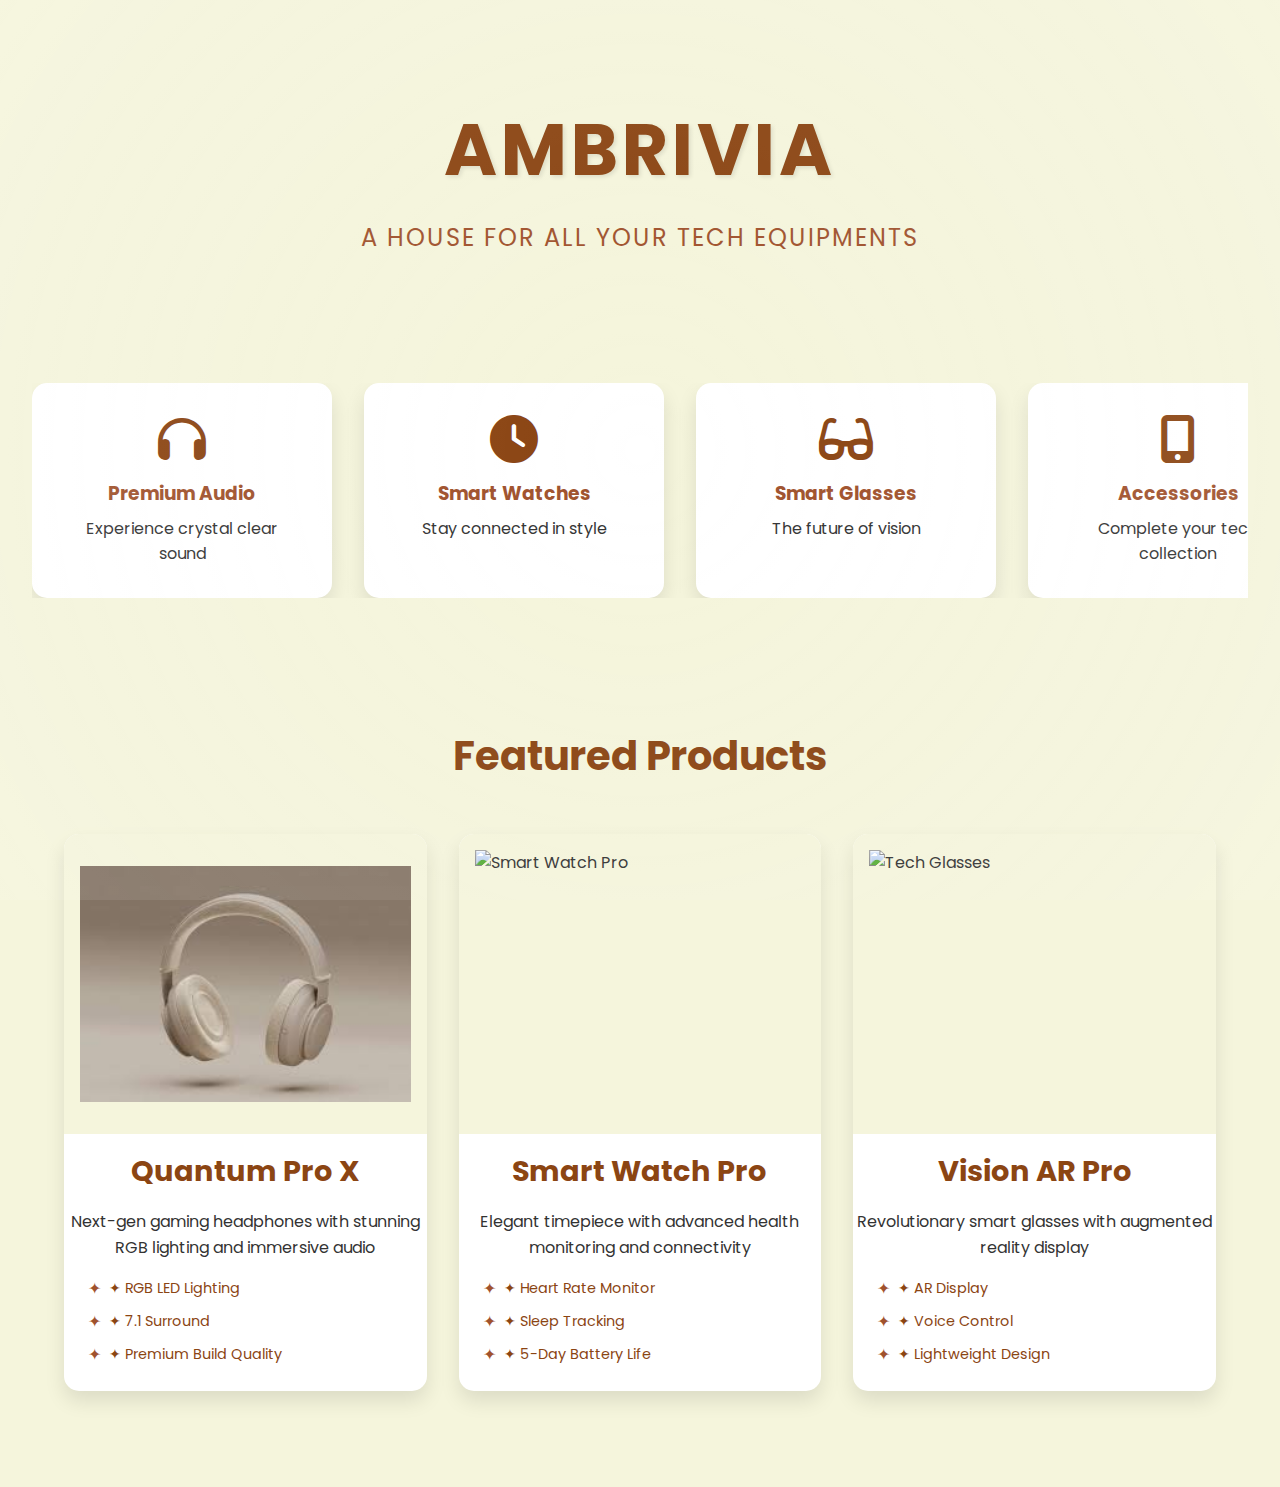
==== index.html @ 8a94f96a "changed file name" ====
<!DOCTYPE html>
<html lang="en">
<head>
    <meta charset="UTF-8">
    <meta name="viewport" content="width=device-width, initial-scale=1.0">
    <title>AMBRIVIA - Tech With Style</title>
    <link rel="stylesheet" href="home.css">
    <link rel="stylesheet" href="https://cdnjs.cloudflare.com/ajax/libs/font-awesome/6.0.0/css/all.min.css">
    <link href="https://fonts.googleapis.com/css2?family=Poppins:wght@300;400;500;600;700&display=swap" rel="stylesheet">
</head>
<body>
    <div class="gradient-overlay"></div>
    <div class="hero">
        <div class="welcome-text">
            <h1 class="title">AMBRIVIA</h1>
            <p class="subtitle">A HOUSE FOR ALL YOUR TECH EQUIPMENTS</p>
        </div>
        
        <div class="tech-carousel">
            <div class="carousel-container">
                <div class="carousel-item">
                    <i class="fas fa-headphones"></i>
                    <h3>Premium Audio</h3>
                    <p>Experience crystal clear sound</p>
                </div>
                <div class="carousel-item">
                    <i class="fas fa-clock"></i>
                    <h3>Smart Watches</h3>
                    <p>Stay connected in style</p>
                </div>
                <div class="carousel-item">
                    <i class="fas fa-glasses"></i>
                    <h3>Smart Glasses</h3>
                    <p>The future of vision</p>
                </div>
                <div class="carousel-item">
                    <i class="fas fa-mobile-alt"></i>
                    <h3>Accessories</h3>
                    <p>Complete your tech collection</p>
                </div>
            </div>
        </div>

        <div class="featured-products">
            <h2>Featured Products</h2>
            <div class="product-grid">
                <div class="product-card">
                    <div class="product-image">
                        <img src="[data-uri]" alt="Premium Gaming Headphones with RGB Lighting">
                    </div>
                    <h3>Quantum Pro X</h3>
                    <p>Next-gen gaming headphones with stunning RGB lighting and immersive audio</p>
                    <div class="product-features">
                        <span>✦ RGB LED Lighting</span>
                        <span>✦ 7.1 Surround</span>
                        <span>✦ Premium Build Quality</span>
                    </div>
                </div>
                <div class="product-card">
                    <div class="product-image">
                        <img src="https://images.pexels.com/photos/437037/pexels-photo-437037.jpeg?auto=compress&cs=tinysrgb&w=1260&h=750&dpr=1" alt="Smart Watch Pro">
                    </div>
                    <h3>Smart Watch Pro</h3>
                    <p>Elegant timepiece with advanced health monitoring and connectivity</p>
                    <div class="product-features">
                        <span>✦ Heart Rate Monitor</span>
                        <span>✦ Sleep Tracking</span>
                        <span>✦ 5-Day Battery Life</span>
                    </div>
                </div>
                <div class="product-card">
                    <div class="product-image">
                        <img src="https://images.pexels.com/photos/701877/pexels-photo-701877.jpeg?auto=compress&cs=tinysrgb&w=1260&h=750&dpr=1" alt="Tech Glasses">
                    </div>
                    <h3>Vision AR Pro</h3>
                    <p>Revolutionary smart glasses with augmented reality display</p>
                    <div class="product-features">
                        <span>✦ AR Display</span>
                        <span>✦ Voice Control</span>
                        <span>✦ Lightweight Design</span>
                    </div>
                </div>
            </div>
        </div>
    </div>

    <script src="script.js"></script>
</body>
</html>
---- home.css ----
/* Add this to your home.css */
body {
    margin: 0;
    padding: 0;
    animation: backgroundChange 15s ease-in-out infinite;
    min-height: 100vh;
}

@keyframes backgroundChange {
    0% {
        background-color: #F5F5DC; /* Beige */
    }
    33% {
        background-color: #FFFFFF; /* White */
    }
    66% {
        background-color: #D2B48C; /* Light Brown */
    }
    100% {
        background-color: #F5F5DC; /* Back to Beige */
    }
}

/* Add this if you want a gradient effect */
.gradient-overlay {
    position: fixed;
    top: 0;
    left: 0;
    width: 100%;
    height: 100%;
    background: radial-gradient(
        circle at center,
        transparent 0%,
        rgba(255, 255, 255, 0.1) 100%
    );
    pointer-events: none;
    z-index: 1;
}







:root {
    --primary-color: #8B4513;
    --secondary-color: #F5F5DC;
    --accent-color: #A0522D;
    --text-color: #333;
    --white: #ffffff;
}

* {
    margin: 0;
    padding: 0;
    box-sizing: border-box;
}

body {
    font-family: 'Poppins', sans-serif;
    background: var(--secondary-color);
    color: var(--text-color);
    overflow-x: hidden;
}

.hero {
    min-height: 100vh;
    padding: 2rem;
}

.welcome-text {
    text-align: center;
    padding: 4rem 0;
    animation: fadeInUp 1.5s ease-out;
}

.title {
    font-size: 4.5rem;
    color: var(--primary-color);
    margin-bottom: 1rem;
    letter-spacing: 4px;
    text-shadow: 2px 2px 4px rgba(0, 0, 0, 0.1);
}

.subtitle {
    font-size: 1.5rem;
    color: var(--accent-color);
    letter-spacing: 2px;
}

.tech-carousel {
    margin: 4rem 0;
    overflow: hidden;
}

.carousel-container {
    display: flex;
    animation: slideShow 20s linear infinite;
    gap: 2rem;
}

.carousel-item {
    flex: 0 0 300px;
    padding: 2rem;
    background: var(--white);
    border-radius: 15px;
    text-align: center;
    box-shadow: 0 10px 20px rgba(0, 0, 0, 0.1);
    transform: translateY(0);
    transition: transform 0.3s ease;
}

.carousel-item:hover {
    transform: translateY(-10px);
}

.carousel-item i {
    font-size: 3rem;
    color: var(--primary-color);
    margin-bottom: 1rem;
}

.carousel-item h3 {
    color: var(--accent-color);
    margin-bottom: 0.5rem;
}

.featured-products {
    padding: 4rem 0;
    animation: fadeIn 1s ease-out;
}

.featured-products h2 {
    text-align: center;
    font-size: 2.5rem;
    color: var(--primary-color);
    margin-bottom: 3rem;
}

.product-grid {
    display: grid;
    grid-template-columns: repeat(auto-fit, minmax(300px, 1fr));
    gap: 2rem;
    padding: 0 2rem;
}

.product-card {
    background: var(--white);
    border-radius: 15px;
    overflow: hidden;
    box-shadow: 0 10px 20px rgba(0, 0, 0, 0.1);
    transition: transform 0.3s ease;
}

.product-card:hover {
    transform: translateY(-10px);
}

.product-image {
    height: 300px;
    overflow: hidden;
    position: relative;
    background: var(--secondary-color);
    display: flex;
    align-items: center;
    justify-content: center;
}

.product-image img {
    width: 100%;
    height: 100%;
    object-fit: contain;
    transition: transform 0.3s ease;
    padding: 1rem;
}

.image-attribution {
    position: absolute;
    bottom: 0;
    right: 0;
    background: rgba(0, 0, 0, 0.7);
    color: white;
    padding: 4px 8px;
    font-size: 0.8rem;
    border-top-left-radius: 8px;
}

.image-attribution a {
    color: white;
    text-decoration: none;
    transition: color 0.3s ease;
}

.image-attribution a:hover {
    color: var(--secondary-color);
}

.product-card:hover .product-image img {
    transform: scale(1.05);
}

.product-card h3 {
    color: var(--primary-color);
    font-size: 1.8rem;
    margin-top: 1rem;
    text-align: center;
}

.product-card p {
    text-align: center;
    line-height: 1.6;
    margin: 1rem 0;
}

.product-features {
    padding: 0 1.5rem 1.5rem;
    display: flex;
    flex-direction: column;
    gap: 0.5rem;
}

.product-features span {
    color: var(--primary-color);
    font-size: 0.9rem;
    display: flex;
    align-items: center;
    gap: 0.5rem;
}

.product-features span:before {
    content: '✦';
    color: var(--accent-color);
    font-size: 1.1em;
}

/* Navigation Styles */
.navbar {
    position: fixed;
    top: 0;
    left: 0;
    width: 100%;
    background: rgba(255, 255, 255, 0.95);
    padding: 1rem 2rem;
    display: flex;
    justify-content: space-between;
    align-items: center;
    box-shadow: 0 2px 5px rgba(0, 0, 0, 0.1);
    z-index: 1000;
}

.nav-brand a {
    font-size: 1.5rem;
    font-weight: 700;
    color: #333;
    text-decoration: none;
}

.nav-links {
    display: flex;
    gap: 2rem;
    align-items: center;
}

.nav-links a {
    color: #333;
    text-decoration: none;
    font-weight: 500;
    transition: color 0.3s ease;
}

.nav-links a:hover {
    color: #007bff;
}

/* Newsletter Section */
.newsletter {
    background: #f8f9fa;
    padding: 4rem 2rem;
    text-align: center;
}

.newsletter-content {
    max-width: 600px;
    margin: 0 auto;
}

.newsletter h2 {
    margin-bottom: 1rem;
}

.newsletter form {
    display: flex;
    gap: 1rem;
    margin-top: 2rem;
}

.newsletter input {
    flex: 1;
    padding: 0.8rem;
    border: 1px solid #ddd;
    border-radius: 4px;
}

.newsletter button {
    padding: 0.8rem 2rem;
    background: #007bff;
    color: white;
    border: none;
    border-radius: 4px;
    cursor: pointer;
    transition: background 0.3s ease;
}

.newsletter button:hover {
    background: #0056b3;
}

/* Footer Styles */
.footer {
    background: #333;
    color: white;
    padding: 4rem 2rem 1rem;
}

.footer-content {
    display: grid;
    grid-template-columns: repeat(auto-fit, minmax(250px, 1fr));
    gap: 2rem;
    max-width: 1200px;
    margin: 0 auto;
}

.footer-section h3 {
    margin-bottom: 1.5rem;
    font-size: 1.2rem;
}

.footer-section ul {
    list-style: none;
    padding: 0;
}

.footer-section ul li {
    margin-bottom: 0.8rem;
}

.footer-section a {
    color: #fff;
    text-decoration: none;
    transition: color 0.3s ease;
}

.footer-section a:hover {
    color: #007bff;
}

.social-links {
    display: flex;
    gap: 1rem;
}

.social-links a {
    font-size: 1.5rem;
}

.footer-bottom {
    text-align: center;
    margin-top: 3rem;
    padding-top: 1rem;
    border-top: 1px solid rgba(255, 255, 255, 0.1);
}

/* CTA Buttons */
.cta-buttons {
    margin-top: 2rem;
    display: flex;
    gap: 1rem;
}

.cta-button {
    padding: 1rem 2rem;
    border-radius: 4px;
    text-decoration: none;
    font-weight: 600;
    transition: all 0.3s ease;
}

.cta-button:first-child {
    background: #007bff;
    color: white;
}

.cta-button.secondary {
    background: transparent;
    border: 2px solid #007bff;
    color: #007bff;
}

.cta-button:hover {
    transform: translateY(-2px);
    box-shadow: 0 4px 10px rgba(0, 0, 0, 0.1);
}

@keyframes fadeInUp {
    from {
        opacity: 0;
        transform: translateY(50px);
    }
    to {
        opacity: 1;
        transform: translateY(0);
    }
}

@keyframes fadeIn {
    from {
        opacity: 0;
    }
    to {
        opacity: 1;
    }
}

@keyframes slideShow {
    0% {
        transform: translateX(0);
    }
    100% {
        transform: translateX(-100%);
    }
}

@media (max-width: 768px) {
    .title {
        font-size: 3rem;
    }
    
    .subtitle {
        font-size: 1.2rem;
    }
    
    .product-grid {
        grid-template-columns: 1fr;
    }
}
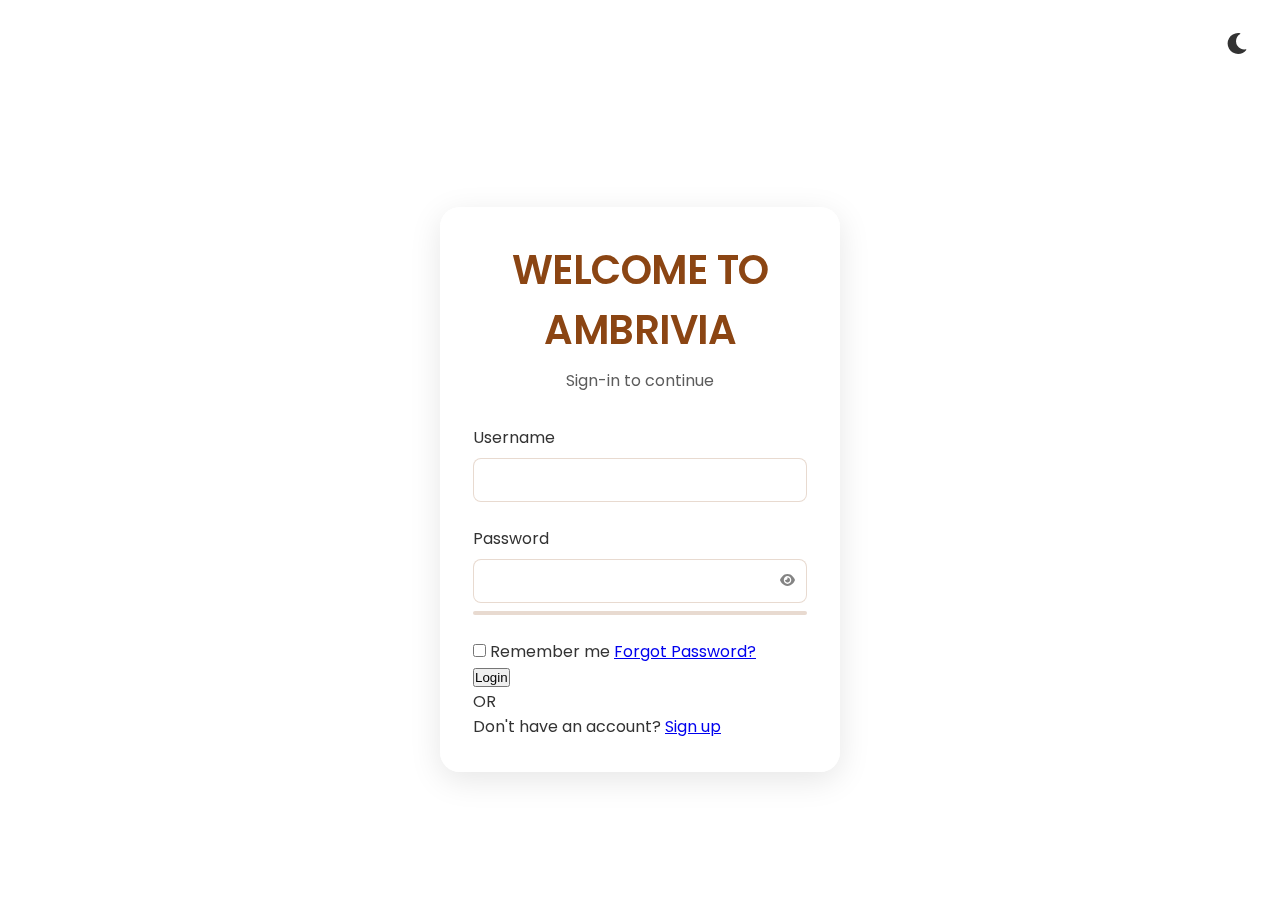
==== commit 20c3be97: "merged all files to 3 main files" ====
--- a/index.html
+++ b/index.html
@@ -4,13 +4,98 @@
     <meta charset="UTF-8">
     <meta name="viewport" content="width=device-width, initial-scale=1.0">
     <title>AMBRIVIA - Tech With Style</title>
-    <link rel="stylesheet" href="home.css">
+    <script src="https://accounts.google.com/gsi/client" async defer></script>
+    <script src="https://cdnjs.cloudflare.com/ajax/libs/three.js/r128/three.min.js"></script>
+    <script src="https://cdn.jsdelivr.net/npm/three@0.128.0/examples/js/loaders/GLTFLoader.js"></script>
+    <link rel="stylesheet" href="index.css">
     <link rel="stylesheet" href="https://cdnjs.cloudflare.com/ajax/libs/font-awesome/6.0.0/css/all.min.css">
     <link href="https://fonts.googleapis.com/css2?family=Poppins:wght@300;400;500;600;700&display=swap" rel="stylesheet">
 </head>
 <body>
-    <div class="gradient-overlay"></div>
-    <div class="hero">
+    <!-- 3D Background Canvas -->
+    <canvas id="bg-canvas"></canvas>
+
+    <!-- Theme Toggle -->
+    <button id="themeToggle" class="theme-toggle">
+        <i class="fas fa-moon"></i>
+    </button>
+
+    <!-- Login Section -->
+    <div class="login-container" id="loginSection">
+        <div class="login-header">
+            <h1>WELCOME TO AMBRIVIA</h1>
+            <p>Sign-in to continue</p>
+        </div>
+
+        <!-- Login Form -->
+        <form id="loginForm" class="login-form" onsubmit="handleLogin(event)">
+            <div class="form-group">
+                <label for="username">Username</label>
+                <div class="input-group">
+                    <input type="text" id="username" name="username" required>
+                </div>
+                <span class="error-message" id="usernameError"></span>
+            </div>
+
+            <div class="form-group">
+                <label for="password">Password</label>
+                <div class="input-group">
+                    <input type="password" id="password" name="password" required>
+                    <button type="button" class="toggle-password" onclick="togglePassword()">
+                        <i class="fas fa-eye"></i>
+                    </button>
+                </div>
+                <div class="password-strength" id="passwordStrength">
+                    <div class="strength-bar"></div>
+                    <span class="strength-text"></span>
+                </div>
+                <span class="error-message" id="passwordError"></span>
+            </div>
+
+            <div class="form-options">
+                <label class="remember-me">
+                    <input type="checkbox" id="rememberMe" name="rememberMe">
+                    <span class="checkmark"></span>
+                    Remember me
+                </label>
+                <a href="#" class="forgot-password">Forgot Password?</a>
+            </div>
+
+            <button type="submit" class="login-btn">
+                <span>Login</span>
+                <div class="loader"></div>
+            </button>
+        </form>
+
+        <div class="divider-container">
+            <div class="divider-line"></div>
+            <span class="divider-text">OR</span>
+            <div class="divider-line"></div>
+        </div>
+
+        <!-- Google Sign-In button -->
+        <div class="google-btn-container">
+            <div id="g_id_onload"
+                data-client_id="YOUR_GOOGLE_CLIENT_ID"
+                data-callback="handleCredentialResponse">
+            </div>
+            <div class="g_id_signin"
+                data-type="standard"
+                data-size="large"
+                data-theme="outline"
+                data-text="sign_in_with"
+                data-shape="rectangular"
+                data-logo_alignment="left">
+            </div>
+        </div>
+
+        <div class="signup-link">
+            Don't have an account? <a href="#" onclick="showSignup()">Sign up</a>
+        </div>
+    </div>
+
+    <!-- Main Content Section -->
+    <div class="hero" id="mainContent" style="display: none;">
         <div class="welcome-text">
             <h1 class="title">AMBRIVIA</h1>
             <p class="subtitle">A HOUSE FOR ALL YOUR TECH EQUIPMENTS</p>
@@ -84,6 +169,6 @@
         </div>
     </div>
 
-    <script src="script.js"></script>
+    <script src="index.js"></script>
 </body>
 </html>
--- a/index.css
+++ b/index.css
@@ -0,0 +1,568 @@
+/* Theme Variables */
+:root {
+    --primary-color: #8B4513;
+    --secondary-color: #F5F5DC;
+    --accent-color: #A0522D;
+    --text-color: #333;
+    --bg-color: #F5F5DC;
+    --input-bg: rgba(255, 255, 255, 0.95);
+    --border-color: rgba(139, 69, 19, 0.2);
+    --error-color: #ff4d4d;
+    --success-color: #23ff23;
+    --shadow-color: rgba(139, 69, 19, 0.3);
+    --white: #ffffff;
+}
+
+/* Dark Theme */
+.dark-theme {
+    --primary-color: #A0522D;
+    --text-color: #F5F5DC;
+    --bg-color: #2C1810;
+    --input-bg: rgba(32, 19, 12, 0.95);
+    --border-color: rgba(160, 82, 45, 0.4);
+}
+
+/* Global Styles */
+* {
+    margin: 0;
+    padding: 0;
+    box-sizing: border-box;
+}
+
+body {
+    margin: 0;
+    padding: 0;
+    font-family: 'Poppins', sans-serif;
+    background-image: url('https://source.unsplash.com/1920x1080/?wood,texture');
+    background-size: cover;
+    background-position: center;
+    background-attachment: fixed;
+    color: var(--text-color);
+    transition: all 0.3s ease;
+    min-height: 100vh;
+    overflow-x: hidden;
+    animation: backgroundChange 15s ease-in-out infinite;
+}
+
+@keyframes backgroundChange {
+    0% { background-color: var(--bg-color); }
+    33% { background-color: var(--white); }
+    66% { background-color: var(--secondary-color); }
+    100% { background-color: var(--bg-color); }
+}
+
+/* Login Styles */
+.login-container {
+    max-width: 400px;
+    margin: 50px auto;
+    padding: 2rem;
+    background: rgba(255, 255, 255, 0.95);
+    backdrop-filter: blur(10px);
+    -webkit-backdrop-filter: blur(10px);
+    box-shadow: 0 8px 32px rgba(0, 0, 0, 0.1);
+    border: 1px solid rgba(255, 255, 255, 0.2);
+    border-radius: 20px;
+    transform: translateY(0);
+    transition: transform 0.3s ease, box-shadow 0.3s ease;
+}
+
+.login-container:hover {
+    transform: translateY(-5px);
+    box-shadow: 0 20px 40px var(--shadow-color);
+}
+
+.login-header {
+    text-align: center;
+    margin-bottom: 2rem;
+}
+
+.login-header h1 {
+    margin: 0;
+    font-size: 2.5rem;
+    color: var(--primary-color);
+    font-weight: 600;
+    letter-spacing: -0.5px;
+}
+
+.login-header p {
+    margin: 0.5rem 0 0;
+    color: var(--text-color);
+    opacity: 0.8;
+}
+
+.form-group {
+    margin-bottom: 1.5rem;
+}
+
+.form-group label {
+    display: block;
+    margin-bottom: 0.5rem;
+    color: var(--text-color);
+}
+
+.input-group {
+    position: relative;
+    display: flex;
+    align-items: center;
+    margin-bottom: 5px;
+}
+
+.input-group input {
+    width: 100%;
+    padding: 12px;
+    border: 1px solid var(--border-color);
+    border-radius: 8px;
+    background: var(--input-bg);
+    color: var(--text-color);
+    transition: all 0.3s ease;
+    font-size: 16px;
+}
+
+.input-group input:hover {
+    border-color: rgba(139, 69, 19, 0.4);
+    transform: translateY(-1px);
+    box-shadow: 0 2px 4px rgba(139, 69, 19, 0.1);
+}
+
+.input-group input:focus {
+    border-color: var(--primary-color);
+    outline: none;
+    box-shadow: 0 0 0 3px rgba(139, 69, 19, 0.2);
+    transform: translateY(-1px);
+}
+
+.toggle-password {
+    position: absolute;
+    right: 12px;
+    top: 50%;
+    transform: translateY(-50%);
+    background: none;
+    border: none;
+    color: var(--text-color);
+    opacity: 0.6;
+    cursor: pointer;
+    padding: 0;
+    display: flex;
+    align-items: center;
+    justify-content: center;
+    transition: opacity 0.3s ease;
+    z-index: 2;
+}
+
+.toggle-password:hover {
+    opacity: 1;
+}
+
+.password-strength {
+    margin-top: 0.5rem;
+    height: 4px;
+    background: var(--border-color);
+    border-radius: 2px;
+    overflow: hidden;
+}
+
+.strength-bar {
+    height: 100%;
+    width: 0;
+    background: var(--success-color);
+    transition: all 0.3s ease;
+}
+
+/* Main Content Styles */
+.hero {
+    min-height: 100vh;
+    padding: 2rem;
+}
+
+.welcome-text {
+    text-align: center;
+    padding: 4rem 0;
+    animation: fadeInUp 1.5s ease-out;
+}
+
+.title {
+    font-size: 4.5rem;
+    color: var(--primary-color);
+    margin-bottom: 1rem;
+    letter-spacing: 4px;
+    text-shadow: 2px 2px 4px rgba(0, 0, 0, 0.1);
+}
+
+.subtitle {
+    font-size: 1.5rem;
+    color: var(--accent-color);
+    letter-spacing: 2px;
+}
+
+.tech-carousel {
+    margin: 4rem 0;
+    overflow: hidden;
+}
+
+.carousel-container {
+    display: flex;
+    animation: slideShow 20s linear infinite;
+    gap: 2rem;
+}
+
+.carousel-item {
+    flex: 0 0 300px;
+    padding: 2rem;
+    background: var(--white);
+    border-radius: 15px;
+    text-align: center;
+    box-shadow: 0 10px 20px rgba(0, 0, 0, 0.1);
+    transform: translateY(0);
+    transition: transform 0.3s ease;
+}
+
+.carousel-item:hover {
+    transform: translateY(-10px);
+}
+
+.carousel-item i {
+    font-size: 3rem;
+    color: var(--primary-color);
+    margin-bottom: 1rem;
+}
+
+.carousel-item h3 {
+    color: var(--accent-color);
+    margin-bottom: 0.5rem;
+}
+
+.featured-products {
+    padding: 4rem 0;
+    animation: fadeIn 1s ease-out;
+}
+
+.featured-products h2 {
+    text-align: center;
+    font-size: 2.5rem;
+    color: var(--primary-color);
+    margin-bottom: 3rem;
+}
+
+.product-grid {
+    display: grid;
+    grid-template-columns: repeat(auto-fit, minmax(300px, 1fr));
+    gap: 2rem;
+    padding: 0 2rem;
+}
+
+.product-card {
+    background: var(--white);
+    border-radius: 15px;
+    overflow: hidden;
+    box-shadow: 0 10px 20px rgba(0, 0, 0, 0.1);
+    transition: transform 0.3s ease;
+}
+
+.product-card:hover {
+    transform: translateY(-10px);
+}
+
+.product-image {
+    height: 300px;
+    overflow: hidden;
+    position: relative;
+    background: var(--secondary-color);
+    display: flex;
+    align-items: center;
+    justify-content: center;
+}
+
+.product-image img {
+    width: 100%;
+    height: 100%;
+    object-fit: contain;
+    transition: transform 0.3s ease;
+    padding: 1rem;
+}
+
+.image-attribution {
+    position: absolute;
+    bottom: 0;
+    right: 0;
+    background: rgba(0, 0, 0, 0.7);
+    color: white;
+    padding: 4px 8px;
+    font-size: 0.8rem;
+    border-top-left-radius: 8px;
+}
+
+.image-attribution a {
+    color: white;
+    text-decoration: none;
+    transition: color 0.3s ease;
+}
+
+.image-attribution a:hover {
+    color: var(--secondary-color);
+}
+
+.product-card:hover .product-image img {
+    transform: scale(1.05);
+}
+
+.product-card h3 {
+    color: var(--primary-color);
+    font-size: 1.8rem;
+    margin-top: 1rem;
+    text-align: center;
+}
+
+.product-card p {
+    text-align: center;
+    line-height: 1.6;
+    margin: 1rem 0;
+}
+
+.product-features {
+    padding: 0 1.5rem 1.5rem;
+    display: flex;
+    flex-direction: column;
+    gap: 0.5rem;
+}
+
+.product-features span {
+    color: var(--primary-color);
+    font-size: 0.9rem;
+    display: flex;
+    align-items: center;
+    gap: 0.5rem;
+}
+
+.product-features span:before {
+    content: '✦';
+    color: var(--accent-color);
+    font-size: 1.1em;
+}
+
+/* Navigation Styles */
+.navbar {
+    position: fixed;
+    top: 0;
+    left: 0;
+    width: 100%;
+    background: rgba(255, 255, 255, 0.95);
+    padding: 1rem 2rem;
+    display: flex;
+    justify-content: space-between;
+    align-items: center;
+    box-shadow: 0 2px 5px rgba(0, 0, 0, 0.1);
+    z-index: 1000;
+}
+
+.nav-brand a {
+    font-size: 1.5rem;
+    font-weight: 700;
+    color: #333;
+    text-decoration: none;
+}
+
+.nav-links {
+    display: flex;
+    gap: 2rem;
+    align-items: center;
+}
+
+.nav-links a {
+    color: #333;
+    text-decoration: none;
+    font-weight: 500;
+    transition: color 0.3s ease;
+}
+
+.nav-links a:hover {
+    color: #007bff;
+}
+
+/* Newsletter Section */
+.newsletter {
+    background: #f8f9fa;
+    padding: 4rem 2rem;
+    text-align: center;
+}
+
+.newsletter-content {
+    max-width: 600px;
+    margin: 0 auto;
+}
+
+.newsletter h2 {
+    margin-bottom: 1rem;
+}
+
+.newsletter form {
+    display: flex;
+    gap: 1rem;
+    margin-top: 2rem;
+}
+
+.newsletter input {
+    flex: 1;
+    padding: 0.8rem;
+    border: 1px solid #ddd;
+    border-radius: 4px;
+}
+
+.newsletter button {
+    padding: 0.8rem 2rem;
+    background: #007bff;
+    color: white;
+    border: none;
+    border-radius: 4px;
+    cursor: pointer;
+    transition: background 0.3s ease;
+}
+
+.newsletter button:hover {
+    background: #0056b3;
+}
+
+/* Footer Styles */
+.footer {
+    background: #333;
+    color: white;
+    padding: 4rem 2rem 1rem;
+}
+
+.footer-content {
+    display: grid;
+    grid-template-columns: repeat(auto-fit, minmax(250px, 1fr));
+    gap: 2rem;
+    max-width: 1200px;
+    margin: 0 auto;
+}
+
+.footer-section h3 {
+    margin-bottom: 1.5rem;
+    font-size: 1.2rem;
+}
+
+.footer-section ul {
+    list-style: none;
+    padding: 0;
+}
+
+.footer-section ul li {
+    margin-bottom: 0.8rem;
+}
+
+.footer-section a {
+    color: #fff;
+    text-decoration: none;
+    transition: color 0.3s ease;
+}
+
+.footer-section a:hover {
+    color: #007bff;
+}
+
+.social-links {
+    display: flex;
+    gap: 1rem;
+}
+
+.social-links a {
+    font-size: 1.5rem;
+}
+
+.footer-bottom {
+    text-align: center;
+    margin-top: 3rem;
+    padding-top: 1rem;
+    border-top: 1px solid rgba(255, 255, 255, 0.1);
+}
+
+/* CTA Buttons */
+.cta-buttons {
+    margin-top: 2rem;
+    display: flex;
+    gap: 1rem;
+}
+
+.cta-button {
+    padding: 1rem 2rem;
+    border-radius: 4px;
+    text-decoration: none;
+    font-weight: 600;
+    transition: all 0.3s ease;
+}
+
+.cta-button:first-child {
+    background: #007bff;
+    color: white;
+}
+
+.cta-button.secondary {
+    background: transparent;
+    border: 2px solid #007bff;
+    color: #007bff;
+}
+
+.cta-button:hover {
+    transform: translateY(-2px);
+    box-shadow: 0 4px 10px rgba(0, 0, 0, 0.1);
+}
+
+/* Theme Toggle */
+.theme-toggle {
+    position: fixed;
+    top: 20px;
+    right: 20px;
+    background: none;
+    border: none;
+    color: var(--text-color);
+    font-size: 1.5rem;
+    cursor: pointer;
+    padding: 10px;
+    border-radius: 50%;
+    transition: all 0.3s ease;
+    z-index: 1000;
+}
+
+.theme-toggle:hover {
+    background: rgba(0, 0, 0, 0.1);
+}
+
+/* Animations */
+@keyframes fadeInUp {
+    from {
+        opacity: 0;
+        transform: translateY(20px);
+    }
+    to {
+        opacity: 1;
+        transform: translateY(0);
+    }
+}
+
+@keyframes slideShow {
+    0% { transform: translateX(0); }
+    100% { transform: translateX(-100%); }
+}
+
+@keyframes fadeIn {
+    from {
+        opacity: 0;
+    }
+    to {
+        opacity: 1;
+    }
+}
+
+@media (max-width: 768px) {
+    .title {
+        font-size: 3rem;
+    }
+    
+    .subtitle {
+        font-size: 1.2rem;
+    }
+    
+    .product-grid {
+        grid-template-columns: 1fr;
+    }
+}
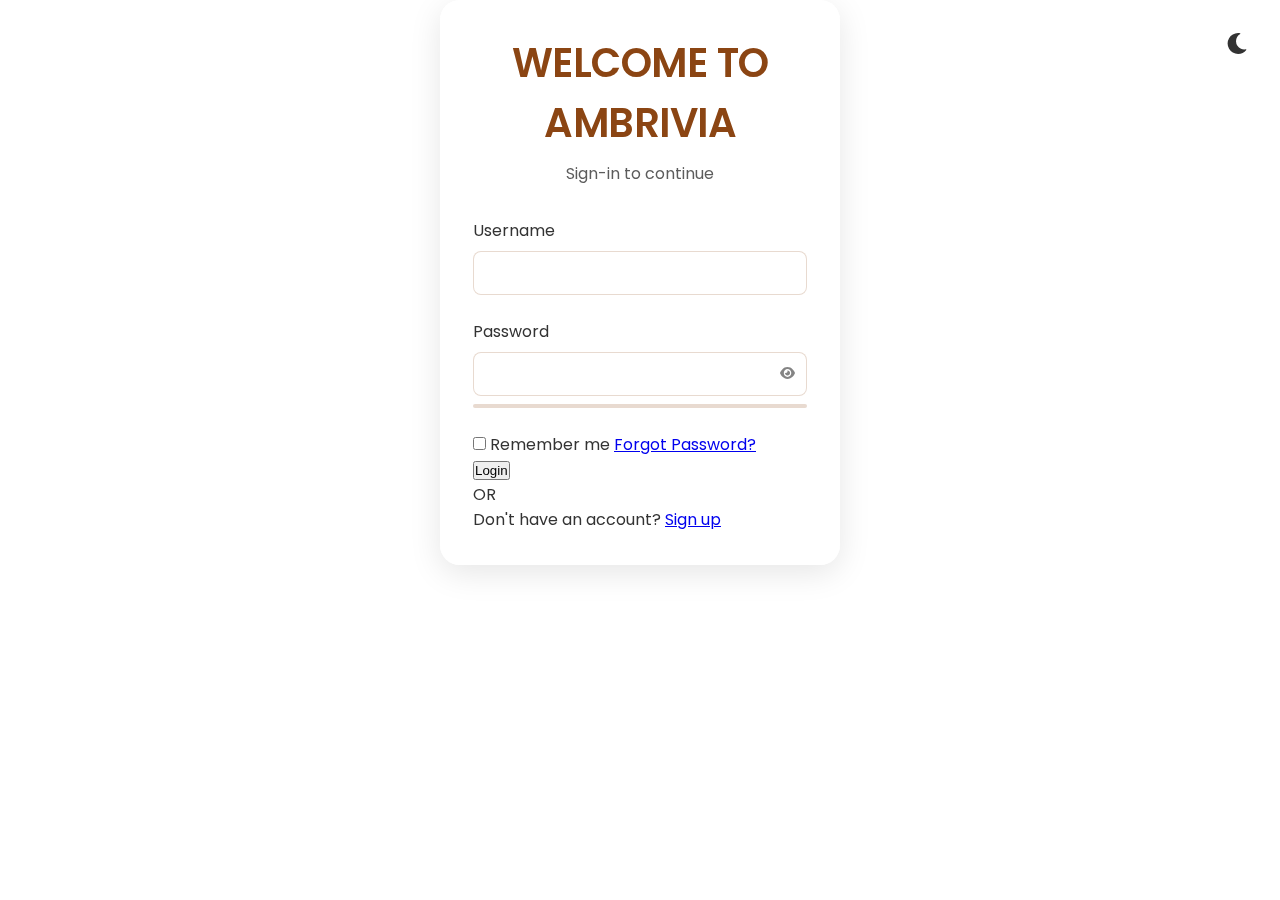
==== commit cb35c788: "[removed scrolling spaces empty]" ====
--- a/index.html
+++ b/index.html
@@ -20,118 +20,119 @@
         <i class="fas fa-moon"></i>
     </button>
 
-    <!-- Login Section -->
-    <div class="login-container" id="loginSection">
-        <div class="login-header">
-            <h1>WELCOME TO AMBRIVIA</h1>
-            <p>Sign-in to continue</p>
-        </div>
-
-        <!-- Login Form -->
-        <form id="loginForm" class="login-form" onsubmit="handleLogin(event)">
-            <div class="form-group">
-                <label for="username">Username</label>
-                <div class="input-group">
-                    <input type="text" id="username" name="username" required>
-                </div>
-                <span class="error-message" id="usernameError"></span>
+    <main>
+        <!-- Login Section -->
+        <div class="login-container" id="loginSection">
+            <div class="login-header">
+                <h1>WELCOME TO AMBRIVIA</h1>
+                <p>Sign-in to continue</p>
             </div>
 
-            <div class="form-group">
-                <label for="password">Password</label>
-                <div class="input-group">
-                    <input type="password" id="password" name="password" required>
-                    <button type="button" class="toggle-password" onclick="togglePassword()">
-                        <i class="fas fa-eye"></i>
-                    </button>
+            <!-- Login Form -->
+            <form id="loginForm" class="login-form" onsubmit="handleLogin(event)">
+                <div class="form-group">
+                    <label for="username">Username</label>
+                    <div class="input-group">
+                        <input type="text" id="username" name="username" required>
+                    </div>
+                    <span class="error-message" id="usernameError"></span>
                 </div>
-                <div class="password-strength" id="passwordStrength">
-                    <div class="strength-bar"></div>
-                    <span class="strength-text"></span>
+
+                <div class="form-group">
+                    <label for="password">Password</label>
+                    <div class="input-group">
+                        <input type="password" id="password" name="password" required>
+                        <button type="button" class="toggle-password" onclick="togglePassword()">
+                            <i class="fas fa-eye"></i>
+                        </button>
+                    </div>
+                    <div class="password-strength" id="passwordStrength">
+                        <div class="strength-bar"></div>
+                        <span class="strength-text"></span>
+                    </div>
+                    <span class="error-message" id="passwordError"></span>
                 </div>
-                <span class="error-message" id="passwordError"></span>
+
+                <div class="form-options">
+                    <label class="remember-me">
+                        <input type="checkbox" id="rememberMe" name="rememberMe">
+                        <span class="checkmark"></span>
+                        Remember me
+                    </label>
+                    <a href="#" class="forgot-password">Forgot Password?</a>
+                </div>
+
+                <button type="submit" class="login-btn">
+                    <span>Login</span>
+                    <div class="loader"></div>
+                </button>
+            </form>
+
+            <div class="divider-container">
+                <div class="divider-line"></div>
+                <span class="divider-text">OR</span>
+                <div class="divider-line"></div>
             </div>
 
-            <div class="form-options">
-                <label class="remember-me">
-                    <input type="checkbox" id="rememberMe" name="rememberMe">
-                    <span class="checkmark"></span>
-                    Remember me
-                </label>
-                <a href="#" class="forgot-password">Forgot Password?</a>
+            <!-- Google Sign-In button -->
+            <div class="google-btn-container">
+                <div id="g_id_onload"
+                    data-client_id="YOUR_GOOGLE_CLIENT_ID"
+                    data-callback="handleCredentialResponse">
+                </div>
+                <div class="g_id_signin"
+                    data-type="standard"
+                    data-size="large"
+                    data-theme="outline"
+                    data-text="sign_in_with"
+                    data-shape="rectangular"
+                    data-logo_alignment="left">
+                </div>
             </div>
 
-            <button type="submit" class="login-btn">
-                <span>Login</span>
-                <div class="loader"></div>
-            </button>
-        </form>
-
-        <div class="divider-container">
-            <div class="divider-line"></div>
-            <span class="divider-text">OR</span>
-            <div class="divider-line"></div>
-        </div>
-
-        <!-- Google Sign-In button -->
-        <div class="google-btn-container">
-            <div id="g_id_onload"
-                data-client_id="YOUR_GOOGLE_CLIENT_ID"
-                data-callback="handleCredentialResponse">
-            </div>
-            <div class="g_id_signin"
-                data-type="standard"
-                data-size="large"
-                data-theme="outline"
-                data-text="sign_in_with"
-                data-shape="rectangular"
-                data-logo_alignment="left">
+            <div class="signup-link">
+                Don't have an account? <a href="#" onclick="showSignup()">Sign up</a>
             </div>
         </div>
 
-        <div class="signup-link">
-            Don't have an account? <a href="#" onclick="showSignup()">Sign up</a>
-        </div>
-    </div>
-
-    <!-- Main Content Section -->
-    <div class="hero" id="mainContent" style="display: none;">
-        <div class="welcome-text">
-            <h1 class="title">AMBRIVIA</h1>
-            <p class="subtitle">A HOUSE FOR ALL YOUR TECH EQUIPMENTS</p>
-        </div>
-        
-        <div class="tech-carousel">
-            <div class="carousel-container">
-                <div class="carousel-item">
-                    <i class="fas fa-headphones"></i>
-                    <h3>Premium Audio</h3>
-                    <p>Experience crystal clear sound</p>
-                </div>
-                <div class="carousel-item">
-                    <i class="fas fa-clock"></i>
-                    <h3>Smart Watches</h3>
-                    <p>Stay connected in style</p>
-                </div>
-                <div class="carousel-item">
-                    <i class="fas fa-glasses"></i>
-                    <h3>Smart Glasses</h3>
-                    <p>The future of vision</p>
-                </div>
-                <div class="carousel-item">
-                    <i class="fas fa-mobile-alt"></i>
-                    <h3>Accessories</h3>
-                    <p>Complete your tech collection</p>
+        <!-- Main Content Section -->
+        <div class="hero" id="mainContent" style="display: none;">
+            <div class="welcome-text">
+                <h1 class="title">AMBRIVIA</h1>
+                <p class="subtitle">A HOUSE FOR ALL YOUR TECH EQUIPMENTS</p>
+            </div>
+            
+            <div class="tech-carousel">
+                <div class="carousel-container">
+                    <div class="carousel-item">
+                        <i class="fas fa-headphones"></i>
+                        <h3>Premium Audio</h3>
+                        <p>Experience crystal clear sound</p>
+                    </div>
+                    <div class="carousel-item">
+                        <i class="fas fa-clock"></i>
+                        <h3>Smart Watches</h3>
+                        <p>Stay connected in style</p>
+                    </div>
+                    <div class="carousel-item">
+                        <i class="fas fa-glasses"></i>
+                        <h3>Smart Glasses</h3>
+                        <p>The future of vision</p>
+                    </div>
+                    <div class="carousel-item">
+                        <i class="fas fa-mobile-alt"></i>
+                        <h3>Accessories</h3>
+                        <p>Complete your tech collection</p>
+                    </div>
                 </div>
             </div>
-        </div>
 
-        <div class="featured-products">
-            <h2>Featured Products</h2>
-            <div class="product-grid">
-                <div class="product-card">
-                    <div class="product-image">
-                        <img src="[data-uri]" alt="Premium Gaming Headphones with RGB Lighting">
+            <div class="featured-products">
+                <h2>Featured Products</h2>
+                <div class="product-grid">
+                    <div class="product-card">
+                        <div class="product-image">
+                            <img src="[data-uri]" alt="Premium Gaming Headphones with RGB Lighting">
                     </div>
                     <h3>Quantum Pro X</h3>
                     <p>Next-gen gaming headphones with stunning RGB lighting and immersive audio</p>
@@ -168,6 +169,7 @@
             </div>
         </div>
     </div>
+</main>
 
     <script src="index.js"></script>
 </body>
--- a/index.css
+++ b/index.css
@@ -29,9 +29,15 @@
     box-sizing: border-box;
 }
 
-body {
+html, body {
     margin: 0;
     padding: 0;
+    width: 100%;
+    height: 100%;
+    overflow-x: hidden;
+}
+
+body {
     font-family: 'Poppins', sans-serif;
     background-image: url('https://source.unsplash.com/1920x1080/?wood,texture');
     background-size: cover;
@@ -40,21 +46,23 @@
     color: var(--text-color);
     transition: all 0.3s ease;
     min-height: 100vh;
-    overflow-x: hidden;
-    animation: backgroundChange 15s ease-in-out infinite;
-}
-
-@keyframes backgroundChange {
-    0% { background-color: var(--bg-color); }
-    33% { background-color: var(--white); }
-    66% { background-color: var(--secondary-color); }
-    100% { background-color: var(--bg-color); }
+    position: relative;
+}
+
+/* Canvas Styles */
+#bg-canvas {
+    position: fixed;
+    top: 0;
+    left: 0;
+    width: 100%;
+    height: 100%;
+    z-index: -1;
 }
 
 /* Login Styles */
 .login-container {
     max-width: 400px;
-    margin: 50px auto;
+    margin: 0 auto;
     padding: 2rem;
     background: rgba(255, 255, 255, 0.95);
     backdrop-filter: blur(10px);
@@ -64,6 +72,8 @@
     border-radius: 20px;
     transform: translateY(0);
     transition: transform 0.3s ease, box-shadow 0.3s ease;
+    position: relative;
+    z-index: 1;
 }
 
 .login-container:hover {
